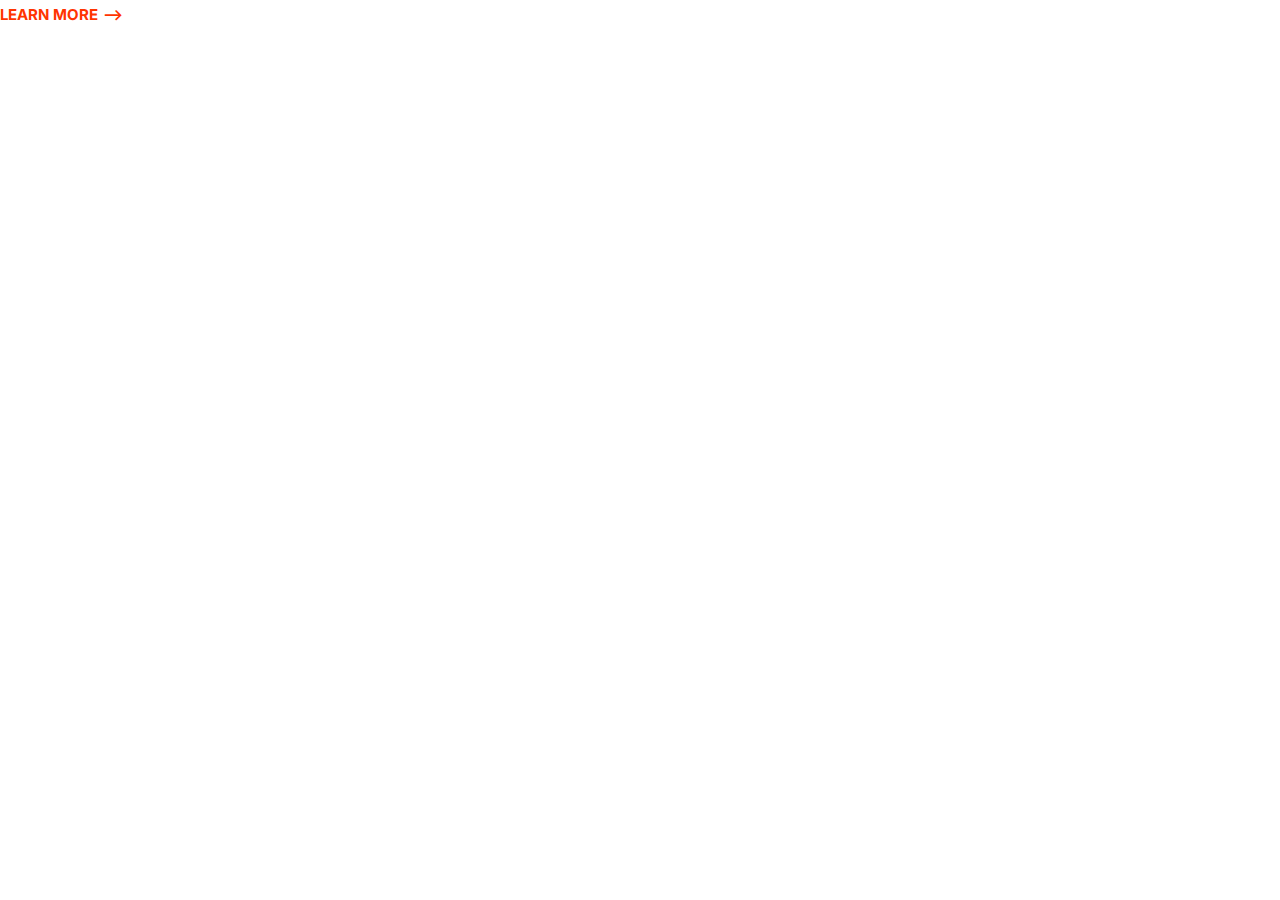
==== index.html @ 8cf94bec "Added arrow link component" ====
<!DOCTYPE html>
<html lang="en">
  <head>
    <meta charset="UTF-8" />
    <meta name="viewport" content="width=device-width, initial-scale=1.0" />
    <title>Document</title>
    <link rel="preconnect" href="https://fonts.googleapis.com" />
    <link rel="preconnect" href="https://fonts.gstatic.com" crossorigin />
    <link
      href="https://fonts.googleapis.com/css2?family=Inter:wght@400;700&display=swap"
      rel="stylesheet"
    />
    <link rel="stylesheet" href="css/normalize.css" />
    <link rel="stylesheet" href="css/styles.css" />
  </head>
  <body>
    <a href="#" class="link-arrow">Learn More</a>
  </body>
</html>
---- css/styles.css ----
:root {
  --color-primary: #2584ff;
  --color-secondary: #00d9ff;
  --color-accent: #ff3400;
  --color-heading: #1b0760;
  --color-body: #918ca4;
}

/*Typography*/

html {
  font-size: 62.5%;
}
body {
  font-family: "Inter", Arial, Helvetica, sans-serif;
  color: var(--color-body);
  font-size: 2.4rem;
  line-height: 1.5;
}
h1,
h2,
h3 {
  color: var(--color-heading);
  margin-bottom: 1rem;
}
h1 {
  font-size: 7rem;
}
h2 {
  font-size: 4rem;
}
h3 {
  font-size: 3rem;
}
p {
  margin-top: 0;
}
@media screen and (min-width: 1024px) {
  body {
    font-size: 1.8rem;
  }
  h1 {
    font-size: 8rem;
  }
  h2 {
    font-size: 4rem;
  }
  h3 {
    font-size: 2.4rem;
  }
}

/*links*/
a {
  text-decoration: none;
}
.link-arrow {
  color: var(--color-accent);
  font-size: 2rem;
  font-weight: bold;
  text-transform: uppercase;
}
.link-arrow::after {
  content: "-->";
  margin-left: 5px;
  transition: margin 0.15s;
}
.link-arrow:hover::after {
  margin-left: 10px;
}
@media screen and (min-width: 1024px) {
  .link-arrow {
    font-size: 1.5rem;
  }
}
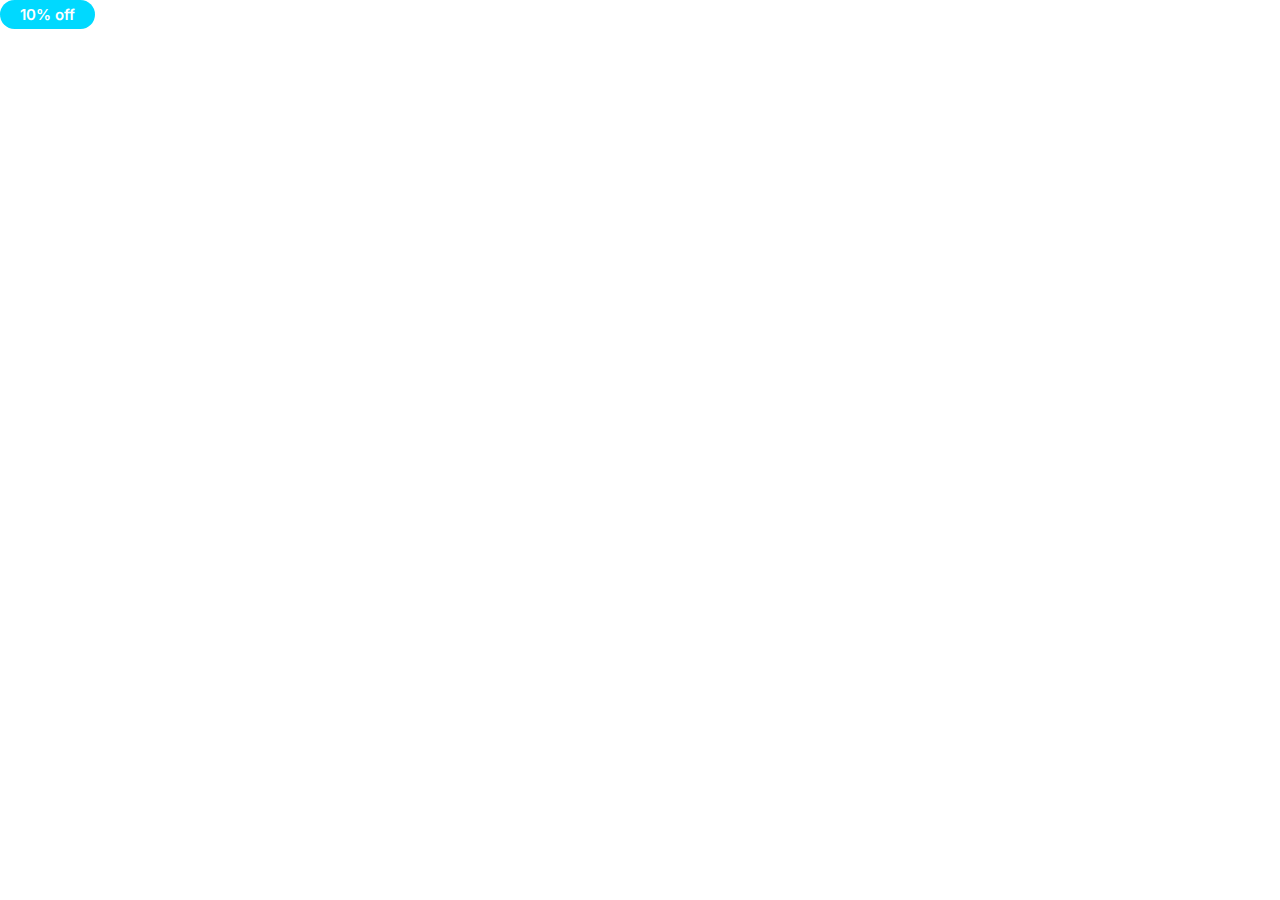
==== commit 3d0a7c96: "Done with badges" ====
--- a/index.html
+++ b/index.html
@@ -14,6 +14,6 @@
     <link rel="stylesheet" href="css/styles.css" />
   </head>
   <body>
-    <a href="#" class="link-arrow">Learn More</a>
+    <span class="badge badge--secondary">10% off</span>
   </body>
-</html>+</html>
--- a/css/styles.css
+++ b/css/styles.css
@@ -73,3 +73,32 @@
     font-size: 1.5rem;
   }
 }
+
+/*Badges*/
+.badge {
+  background: var(--color-secondary);
+  font-weight:600;
+  border-radius: 20px;
+  white-space: nowrap;
+  padding: 0.5rem 2rem;
+  font-size: 2rem;
+}
+.badge--primary {
+  background: var(--color-primary);
+  color: white;
+}
+.badge--secondary {
+  background: var(--color-secondary);
+  color: white;
+}
+.badge--small{
+  font-size: 1.6rem;
+}
+@media screen and (min-width:1024px){
+  .badge{
+    font-size: 1.5rem;
+  }
+  .badge--small{
+    font-size: 1.2rem;
+  }
+}
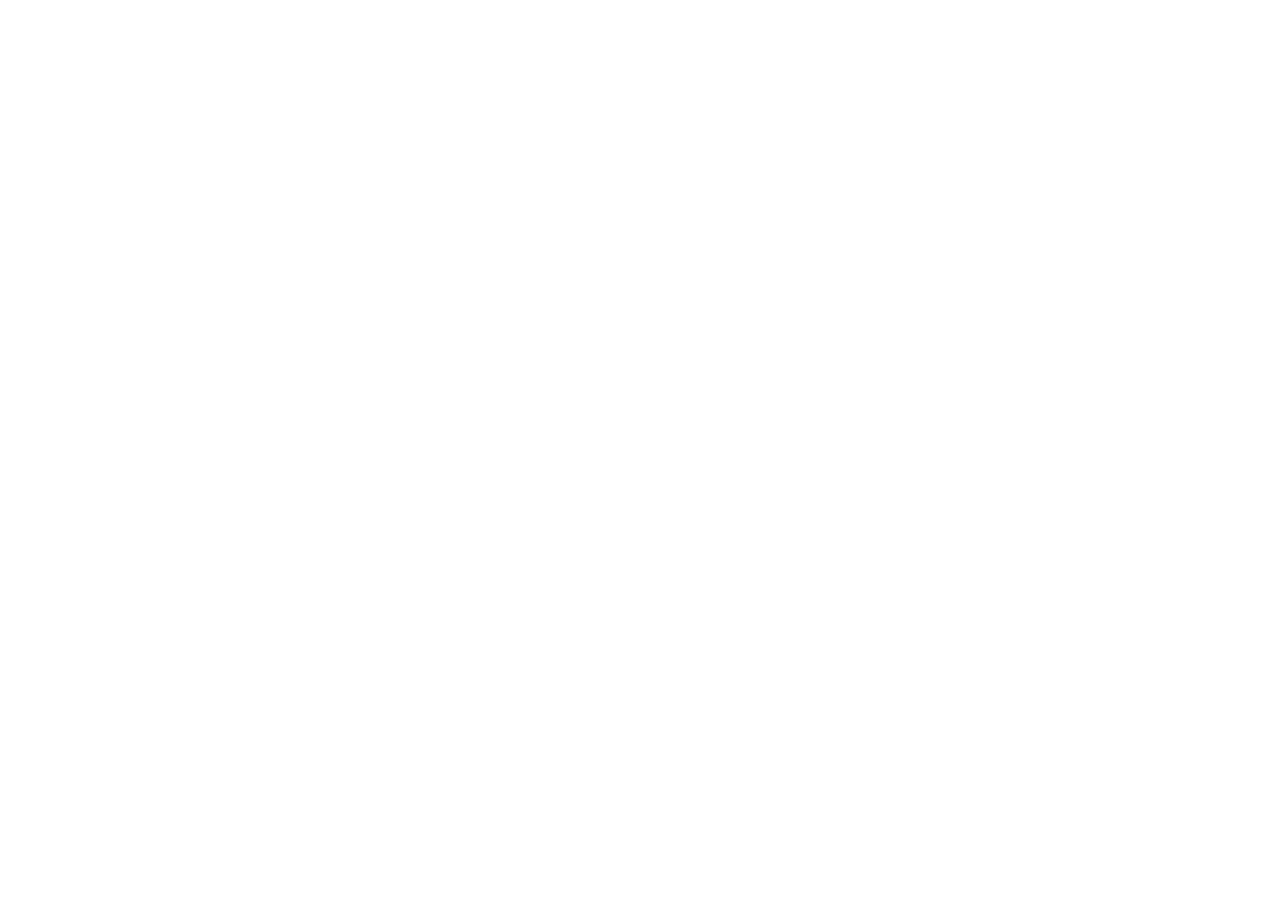
==== commit 9fb32dc1: "added lists" ====
--- a/index.html
+++ b/index.html
@@ -13,7 +13,5 @@
     <link rel="stylesheet" href="css/normalize.css" />
     <link rel="stylesheet" href="css/styles.css" />
   </head>
-  <body>
-    <span class="badge badge--secondary">10% off</span>
-  </body>
+  <body></body>
 </html>
--- a/css/styles.css
+++ b/css/styles.css
@@ -102,3 +102,30 @@
     font-size: 1.2rem;
   }
 }
+
+/*Lists*/
+
+.list{
+  list-style-type: none;
+  padding-left:0;
+  color: var(--color-heading);
+}
+.list--inline .list__item{
+  display:inline-block;
+  margin-right: 2rem;
+}
+.list--tick{
+  list-style-image: url(../images/tick.svg);
+  padding-left:3rem;
+}
+.list--tick .list__item{
+  padding-left: 0.5rem;
+  margin-bottom: 1rem; 
+}
+@media screen and (min-width:1024px){
+  .list--tick .list__item{
+    padding-left: 0rem;
+  }
+}
+
+
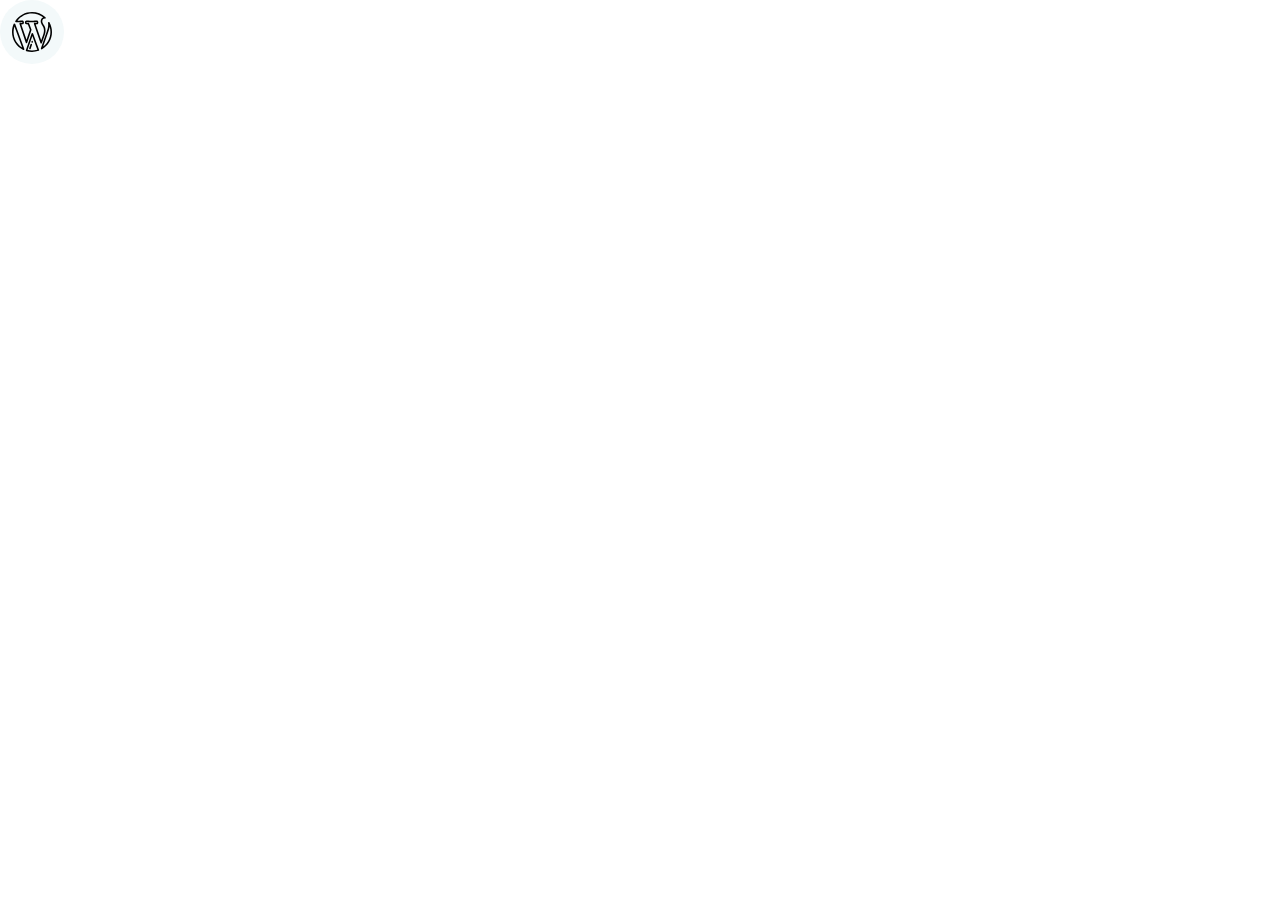
==== commit 12e1c318: "added svg icons with round backgrounds." ====
--- a/index.html
+++ b/index.html
@@ -13,5 +13,11 @@
     <link rel="stylesheet" href="css/normalize.css" />
     <link rel="stylesheet" href="css/styles.css" />
   </head>
-  <body></body>
+  <body>
+      <span class="icon-container">
+        <svg class="icon">
+          <use xlink:href="images/sprite.svg#wordpress"></use>
+        </svg>
+      </span>
+  </body>
 </html>
--- a/css/styles.css
+++ b/css/styles.css
@@ -127,5 +127,22 @@
     padding-left: 0rem;
   }
 }
+/* Icons*/
+.icon{
+  width:40px;
+  height:40px;
+}
+.icon--primary{
+  fill: var(--color-primary);
+}
+.icon-container{
+  background: #f3f9fa;
+  width: 64px;
+  height: 64px;
+  border-radius: 100%;
+  display: inline-flex;
+  justify-content: center;
+  align-items: center;
+}
 
 
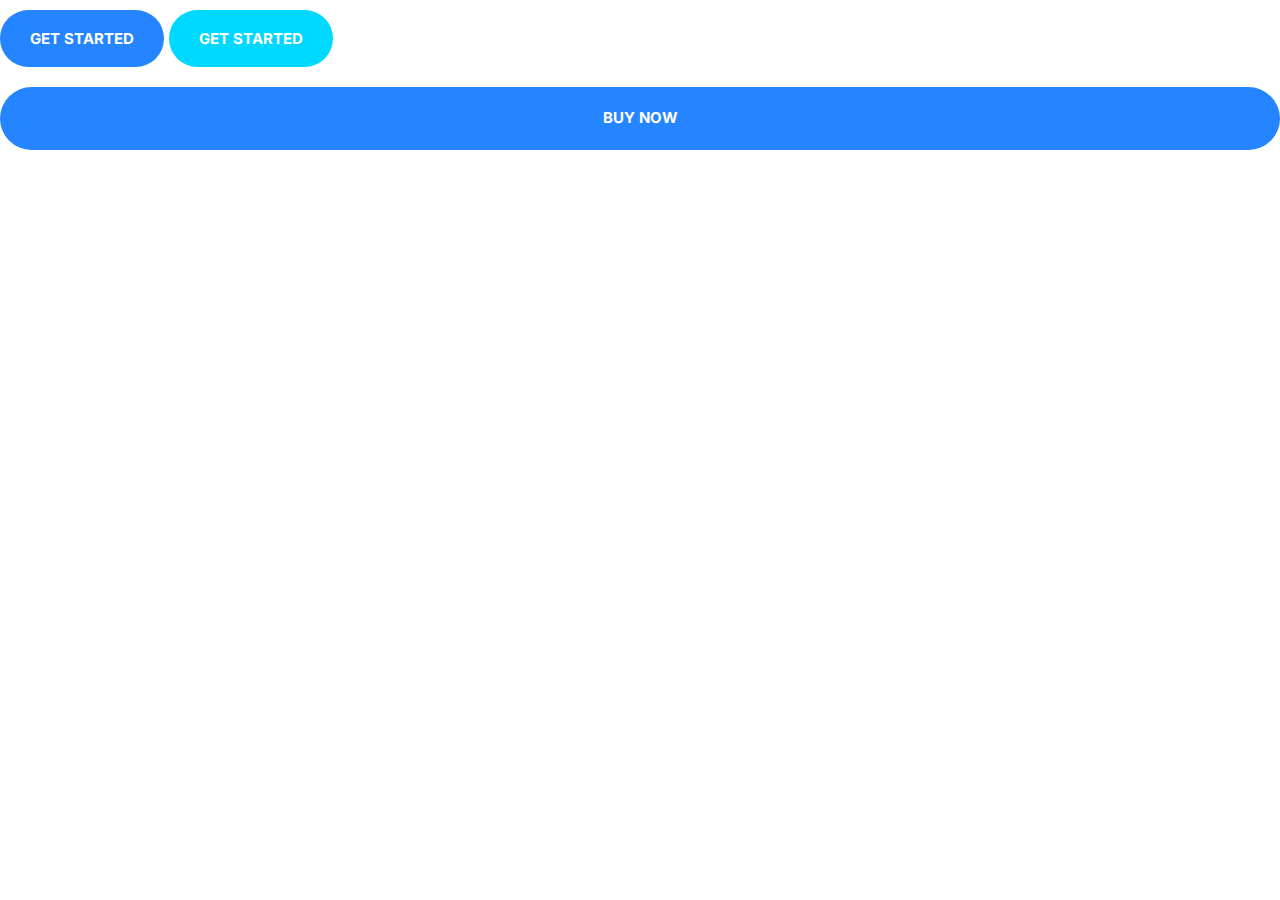
==== commit b8792469: "Done with buttons (also added border box to css)" ====
--- a/index.html
+++ b/index.html
@@ -14,10 +14,9 @@
     <link rel="stylesheet" href="css/styles.css" />
   </head>
   <body>
-      <span class="icon-container">
-        <svg class="icon">
-          <use xlink:href="images/sprite.svg#wordpress"></use>
-        </svg>
-      </span>
+    
+    <button type="button" class="btn btn--primary">Get Started</button>
+    <button type="button" class="btn btn--secondary">Get Started</button>
+    <a href="#" class="btn btn--primary btn--block">Buy now</a>
   </body>
 </html>
--- a/css/styles.css
+++ b/css/styles.css
@@ -6,6 +6,12 @@
   --color-body: #918ca4;
 }
 
+*,
+*::after,
+*::before {
+  box-sizing: border-box;
+}
+
 /*Typography*/
 
 html {
@@ -77,7 +83,7 @@
 /*Badges*/
 .badge {
   background: var(--color-secondary);
-  font-weight:600;
+  font-weight: 600;
   border-radius: 20px;
   white-space: nowrap;
   padding: 0.5rem 2rem;
@@ -91,51 +97,51 @@
   background: var(--color-secondary);
   color: white;
 }
-.badge--small{
+.badge--small {
   font-size: 1.6rem;
 }
-@media screen and (min-width:1024px){
-  .badge{
+@media screen and (min-width: 1024px) {
+  .badge {
     font-size: 1.5rem;
   }
-  .badge--small{
+  .badge--small {
     font-size: 1.2rem;
   }
 }
 
 /*Lists*/
 
-.list{
+.list {
   list-style-type: none;
-  padding-left:0;
+  padding-left: 0;
   color: var(--color-heading);
 }
-.list--inline .list__item{
-  display:inline-block;
+.list--inline .list__item {
+  display: inline-block;
   margin-right: 2rem;
 }
-.list--tick{
+.list--tick {
   list-style-image: url(../images/tick.svg);
-  padding-left:3rem;
-}
-.list--tick .list__item{
+  padding-left: 3rem;
+}
+.list--tick .list__item {
   padding-left: 0.5rem;
-  margin-bottom: 1rem; 
-}
-@media screen and (min-width:1024px){
-  .list--tick .list__item{
+  margin-bottom: 1rem;
+}
+@media screen and (min-width: 1024px) {
+  .list--tick .list__item {
     padding-left: 0rem;
   }
 }
 /* Icons*/
-.icon{
-  width:40px;
-  height:40px;
-}
-.icon--primary{
+.icon {
+  width: 40px;
+  height: 40px;
+}
+.icon--primary {
   fill: var(--color-primary);
 }
-.icon-container{
+.icon-container {
   background: #f3f9fa;
   width: 64px;
   height: 64px;
@@ -145,4 +151,58 @@
   align-items: center;
 }
 
-
+/*buttons*/
+
+.btn {
+  border-radius: 40px;
+  border: none;
+  cursor: pointer;
+  font-size: 1.8rem;
+  font-weight: bold;
+  padding: 2rem 3rem;
+  text-align: center;
+  text-transform: uppercase;
+  white-space: nowrap;
+  margin: 1rem 0;
+}
+.btn--primary {
+  background: var(--color-primary);
+  color: #fff;
+}
+.btn--primary:hover {
+  background: #3a8ffd;
+}
+.btn--secondary {
+  background: var(--color-secondary);
+  color: #fff;
+}
+.btn--secondary:hover {
+  background: #00c8eb;
+}
+.btn--accent {
+  background: var(--color-accent);
+  color: #fff;
+}
+.btn--accent:hover {
+  background: #ec3000;
+}
+.btn--block {
+  width: 100%;
+  display: inline-block;
+}
+
+.btn--outline {
+  color: var(--color-heading);
+  background: #fff;
+  border: 2px solid var(--color-heading);
+}
+.btn--outline:hover {
+  color: white;
+  background: var(--color-heading);
+}
+
+@media screen and (min-width: 1024px) {
+  .btn {
+    font-size: 1.5rem;
+  }
+}
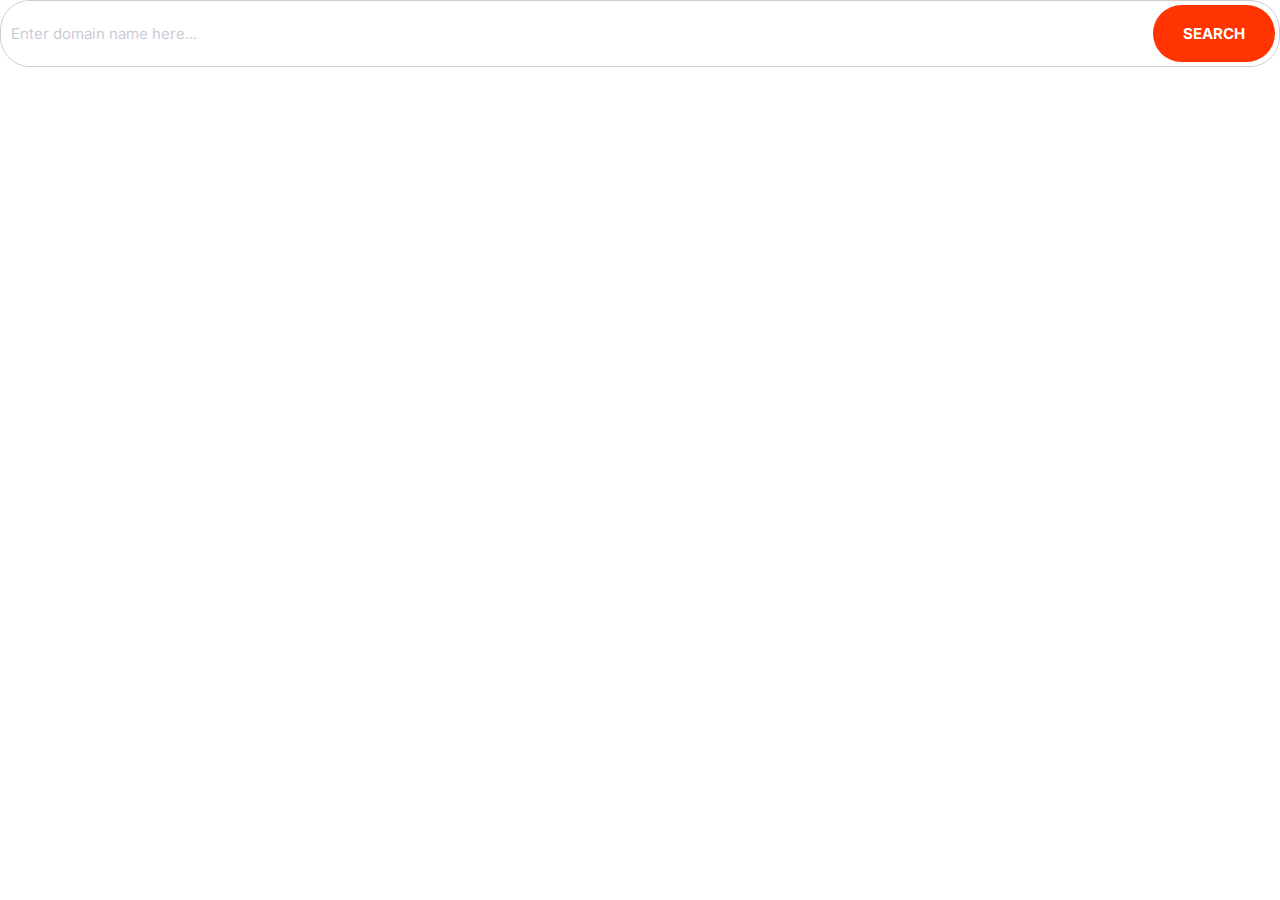
==== commit 63ee7190: "Made the input group." ====
--- a/index.html
+++ b/index.html
@@ -14,9 +14,13 @@
     <link rel="stylesheet" href="css/styles.css" />
   </head>
   <body>
-    
-    <button type="button" class="btn btn--primary">Get Started</button>
-    <button type="button" class="btn btn--secondary">Get Started</button>
-    <a href="#" class="btn btn--primary btn--block">Buy now</a>
+    <div class="input-group">
+      <input
+        type="text"
+        class="input"
+        placeholder="Enter domain name here..."
+      />
+      <button class="btn btn--accent">Search</button>
+    </div>
   </body>
 </html>
--- a/css/styles.css
+++ b/css/styles.css
@@ -4,6 +4,8 @@
   --color-accent: #ff3400;
   --color-heading: #1b0760;
   --color-body: #918ca4;
+  --color-border: #ccc;
+  --border-radius: 30px;
 }
 
 *,
@@ -206,3 +208,39 @@
     font-size: 1.5rem;
   }
 }
+
+/*Inputs fields*/
+
+.input{
+  border-radius: var(--border-radius);
+  border: 1px solid var(--color-border);
+  color: var(--color-heading); 
+  font-size:2rem;
+  outline:0;
+  padding: 1.5rem 3.5rem;
+}
+
+::placeholder{
+  color: #cdcbd7;
+}
+
+.input-group{
+  border: 1px solid var(--color-border);
+  border-radius: var(--border-radius);
+  display:flex;
+}
+.input-group .input{
+  border: 0;
+  flex-grow: 1;
+  padding: 1.5rem 1rem;
+}
+
+.input-group .btn{
+  margin: 4px;
+}
+
+@media screen and (min-width:1024px) {
+  .input{
+    font-size:1.5rem;
+  }
+}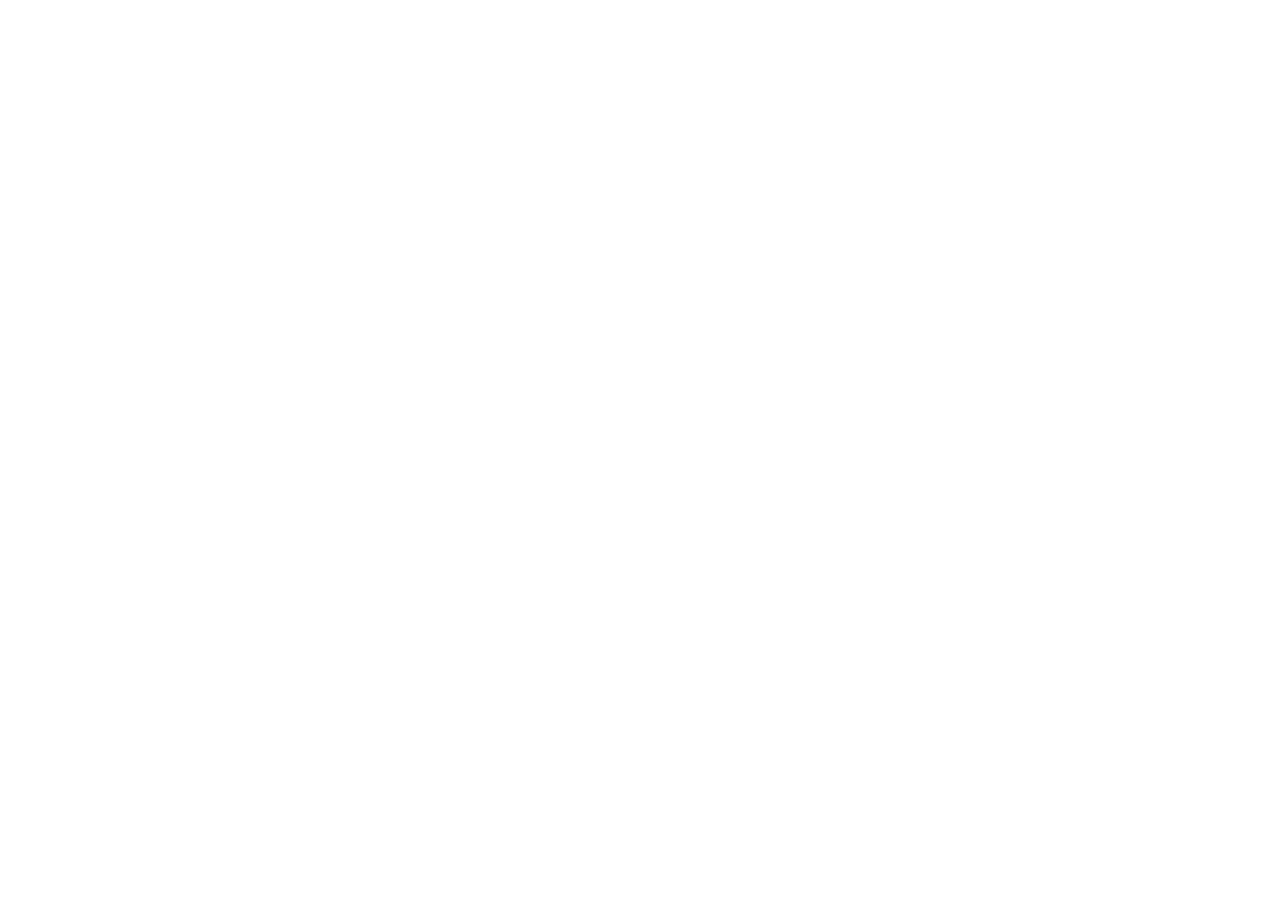
==== commit 7e69da6b: "popular badge and cards" ====
--- a/index.html
+++ b/index.html
@@ -14,13 +14,6 @@
     <link rel="stylesheet" href="css/styles.css" />
   </head>
   <body>
-    <div class="input-group">
-      <input
-        type="text"
-        class="input"
-        placeholder="Enter domain name here..."
-      />
-      <button class="btn btn--accent">Search</button>
-    </div>
+    
   </body>
 </html>
--- a/css/styles.css
+++ b/css/styles.css
@@ -243,4 +243,91 @@
   .input{
     font-size:1.5rem;
   }
-}+}
+
+/* Cards */
+.card {
+  border-radius: 7px;
+  box-shadow: 0 0 20px 10px #f3f3f3;
+  overflow: hidden;
+}
+
+.card__header,
+.card__body {
+  padding: 2rem 3rem;
+}
+
+.card--primary .card__header {
+  background: var(--color-primary);
+  color: #fff;
+}
+
+.card--secondary .card__header {
+  background: var(--color-secondary);
+  color: #fff;
+}
+
+.card--secondary .badge--secondary {
+  background: #02cdf1;
+}
+
+/* Plans */
+.plan__name {
+  color: #fff;
+  margin: 0;
+  font-weight: 500;
+  font-size: 2.4rem;
+}
+
+.plan__price {
+  font-size: 6rem;
+}
+
+.plan__billing-cycle {
+  font-size: 2.4rem;
+  font-weight: 300;
+  opacity: 0.8;
+  margin-right: 1rem;
+}
+
+.plan__description {
+  font-size: 2rem;
+  font-weight: 300;
+  letter-spacing: 1px;
+  display: block;
+}
+
+.plan .list__item {
+  margin-bottom: 2rem;
+}
+
+.plan--popular .card__header {
+  position: relative;
+}
+
+.plan--popular .card__header::before {
+  content: url(../images/popular.svg);
+  width: 40px;
+  display: inline-block;
+  position: absolute;
+  top: -6px;
+  right: 5%;
+}
+
+@media screen and (min-width: 1024px) {
+  .plan__name {
+    font-size: 1.4rem;
+  }
+
+  .plan__price {
+    font-size: 5rem;
+  }
+
+  .plan__billing-cycle {
+    font-size: 1.6rem;
+  }
+
+  .plan__description {
+    font-size: 1.7rem;
+  }
+}
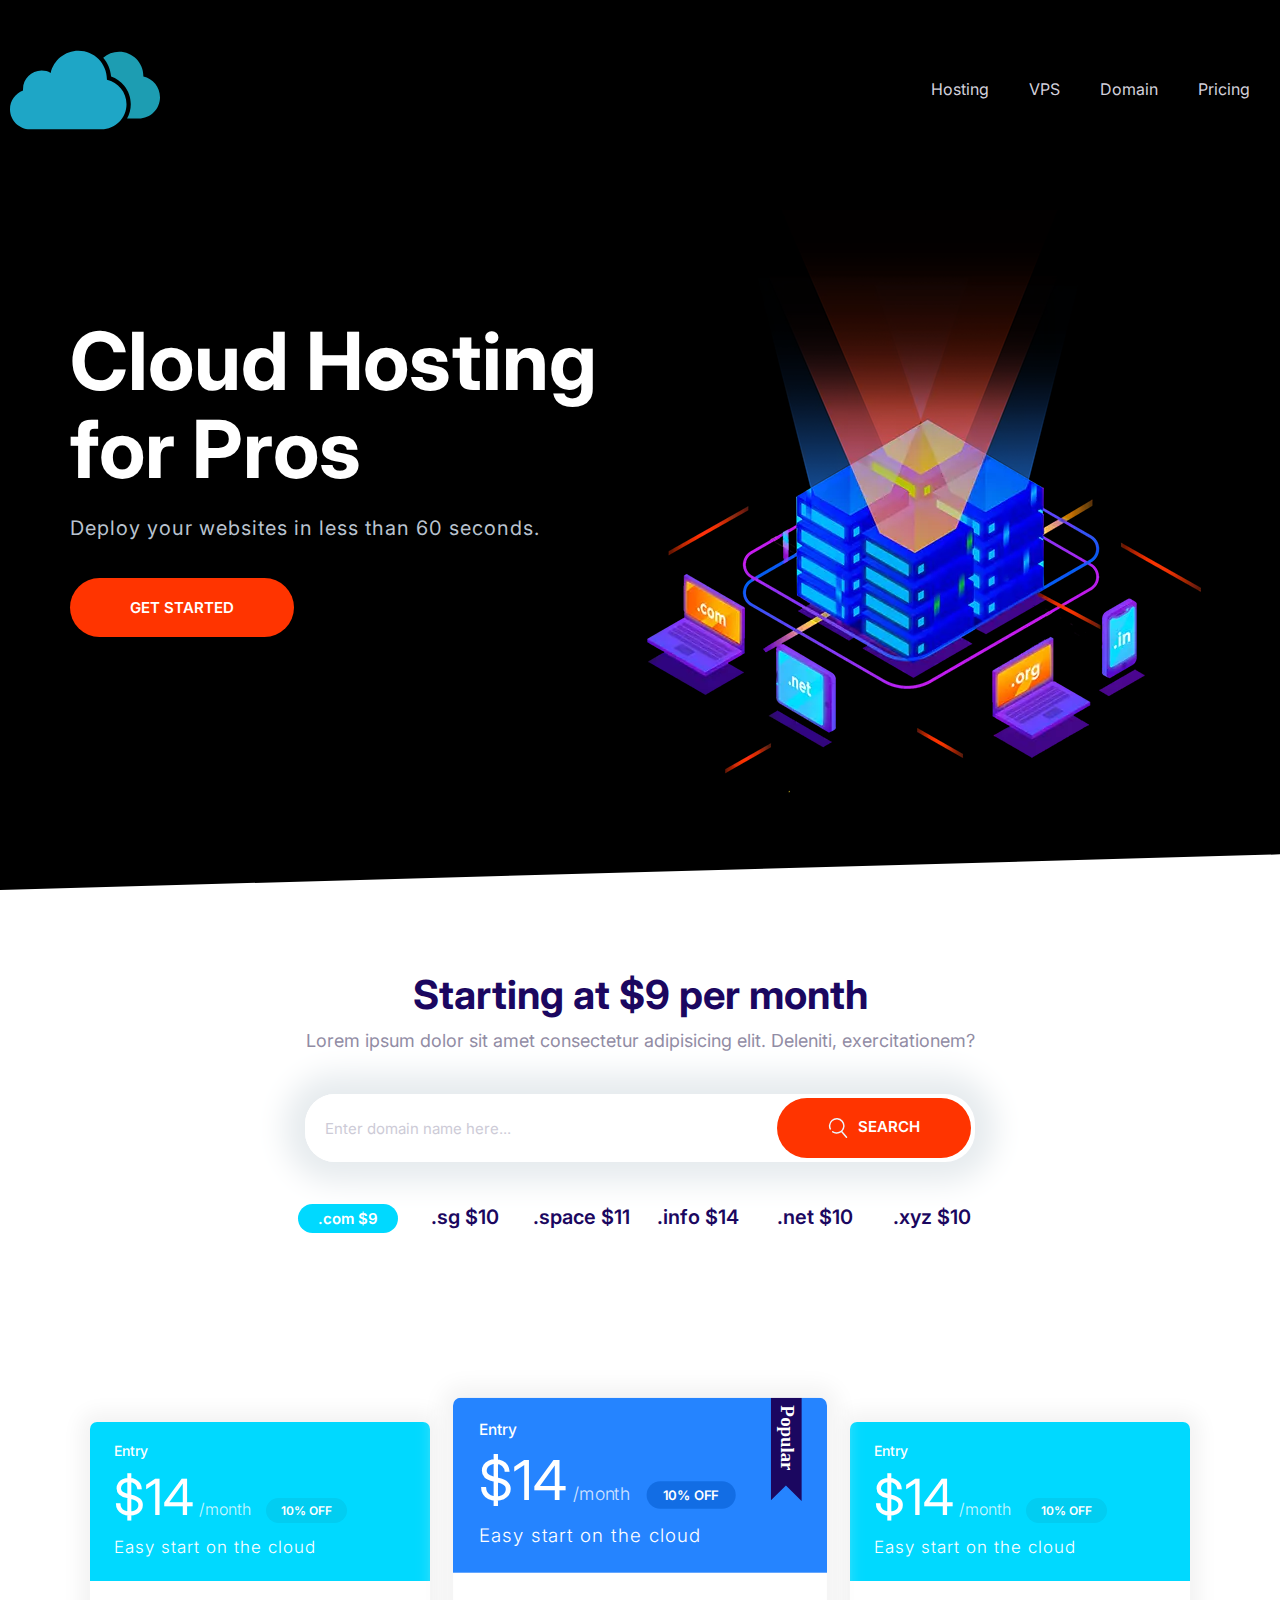
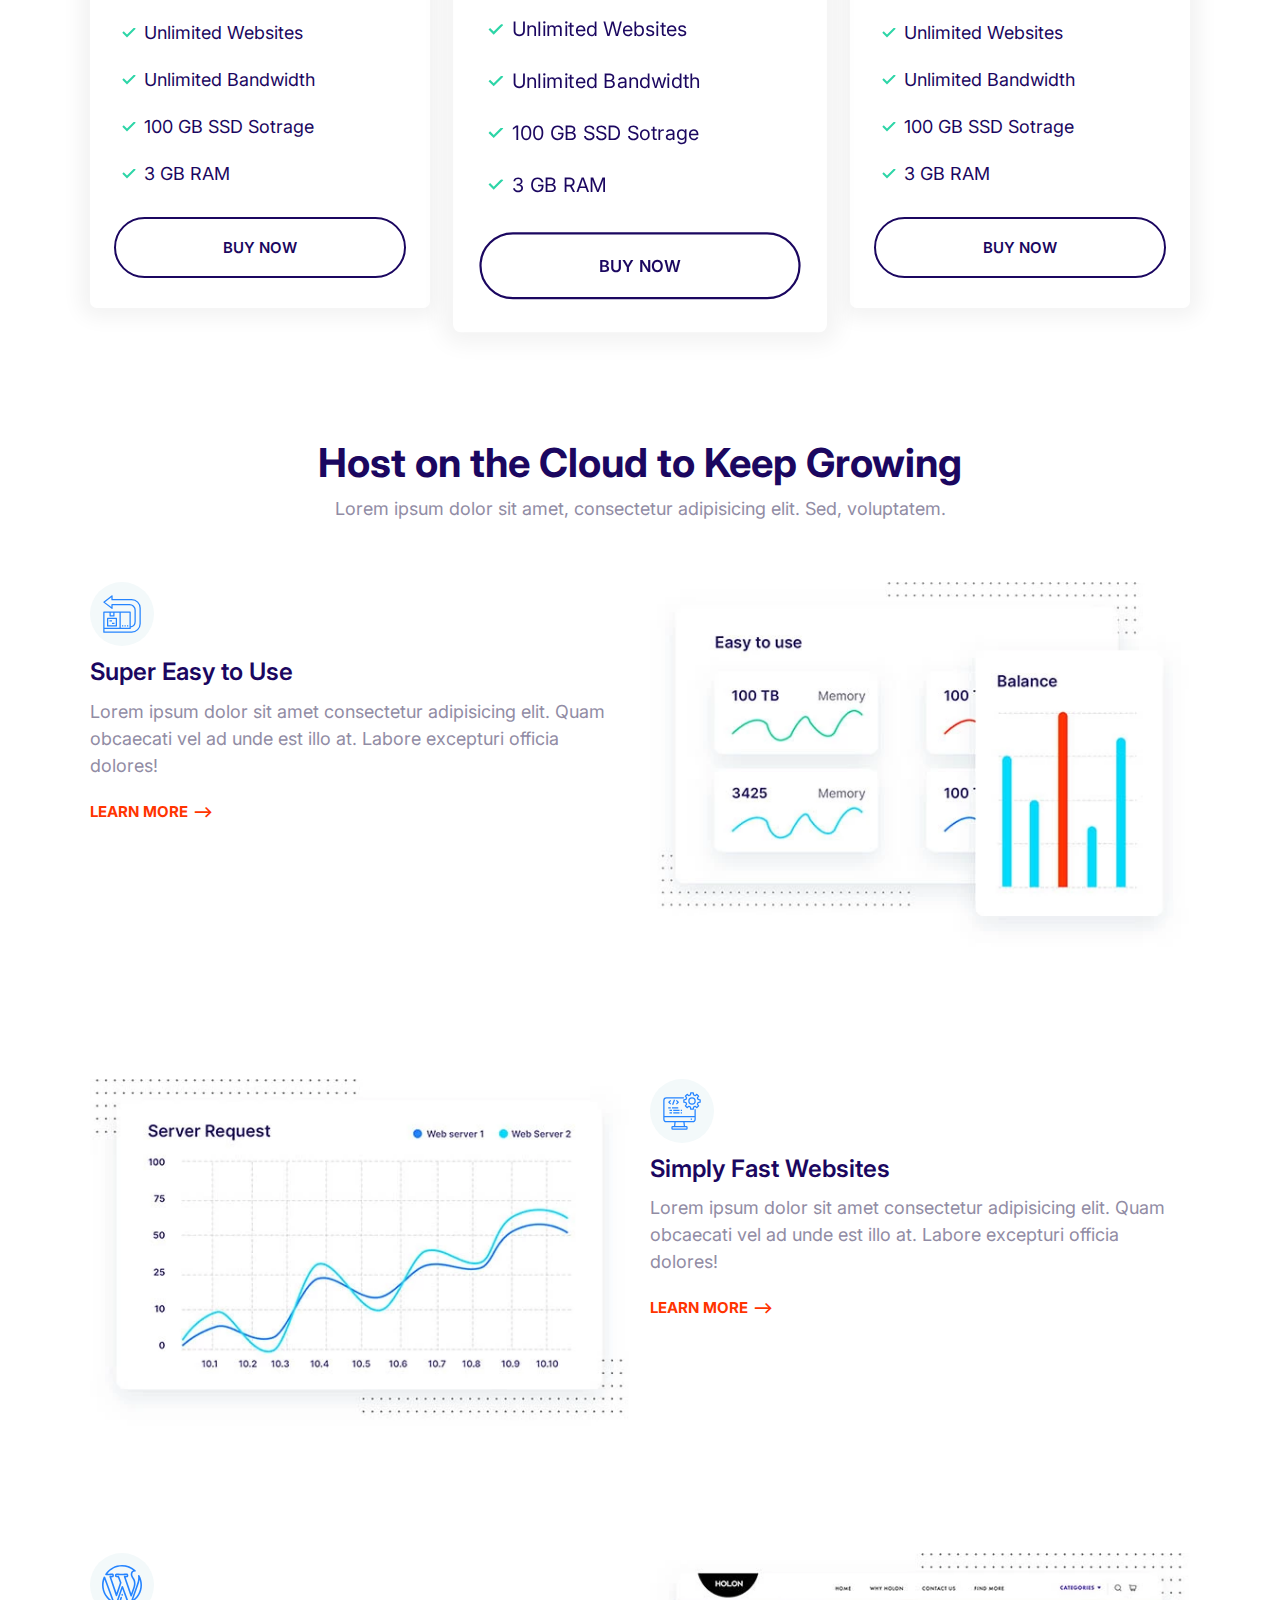
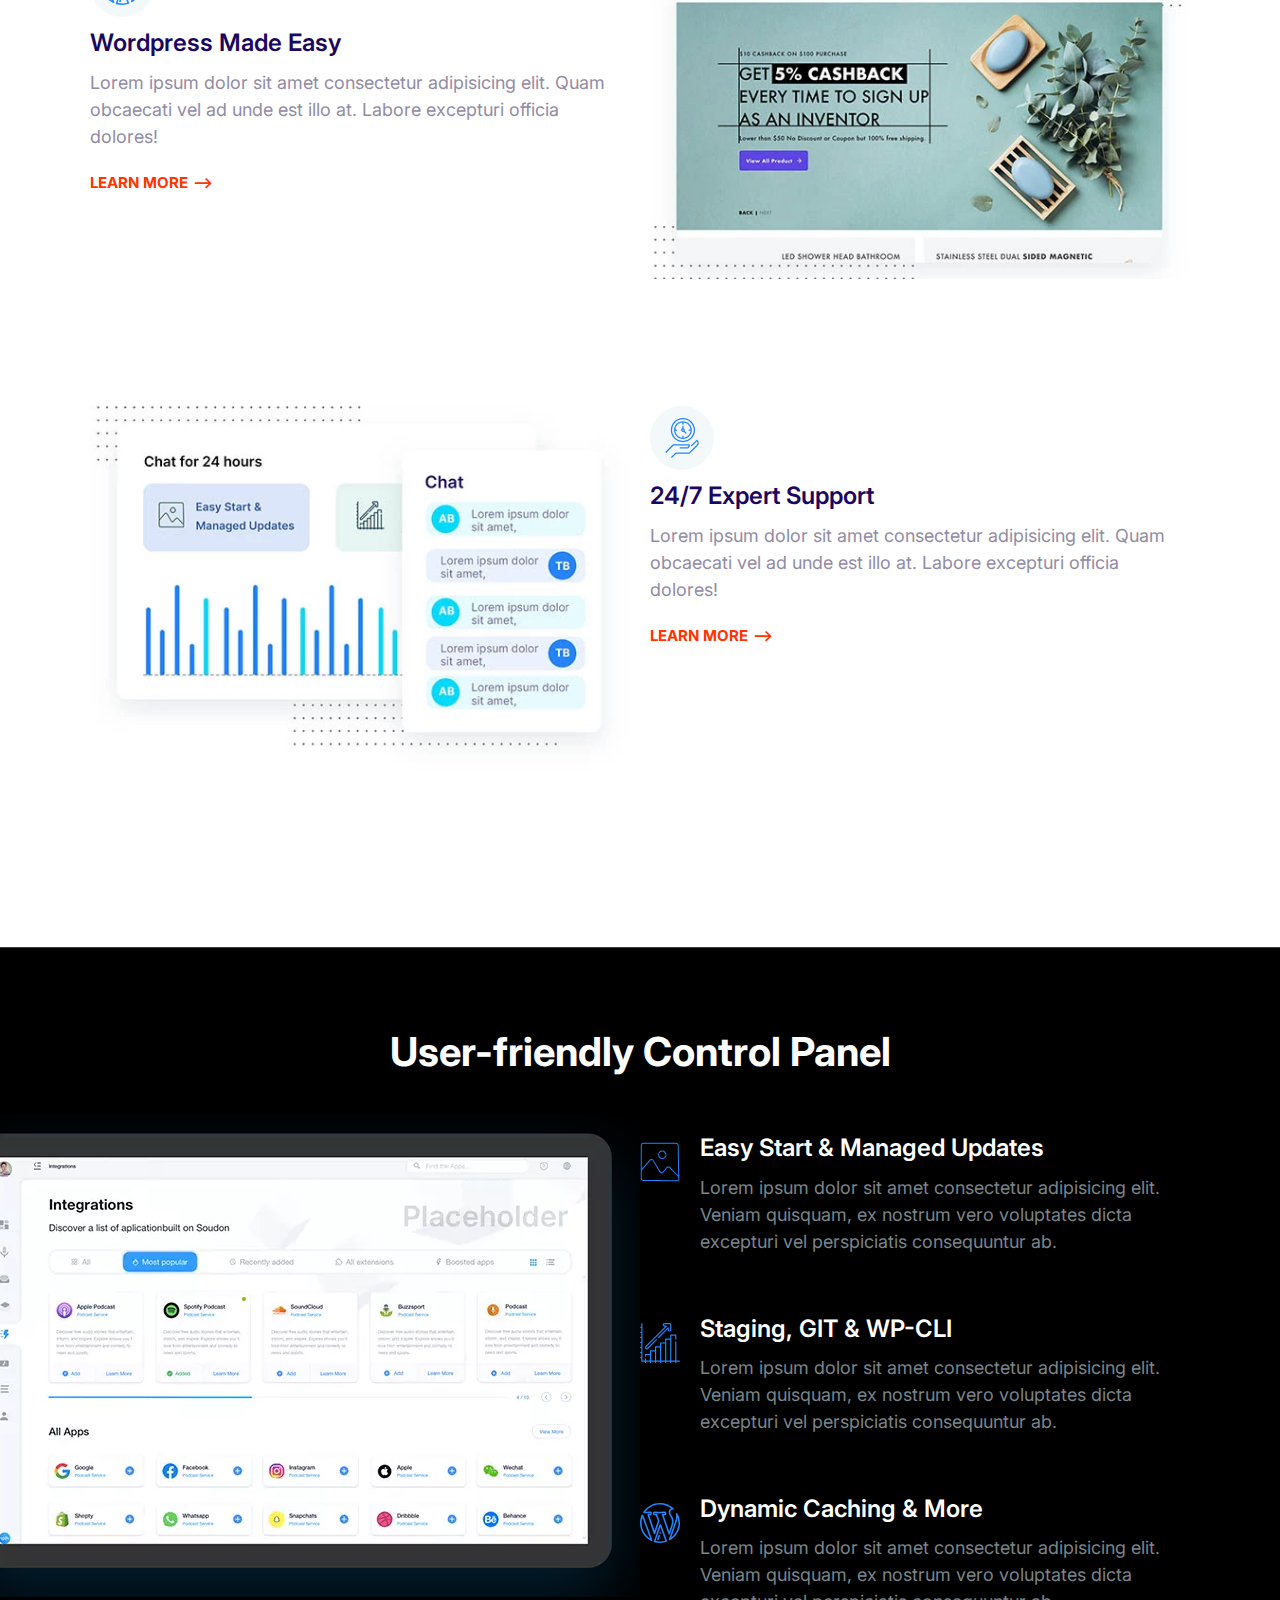
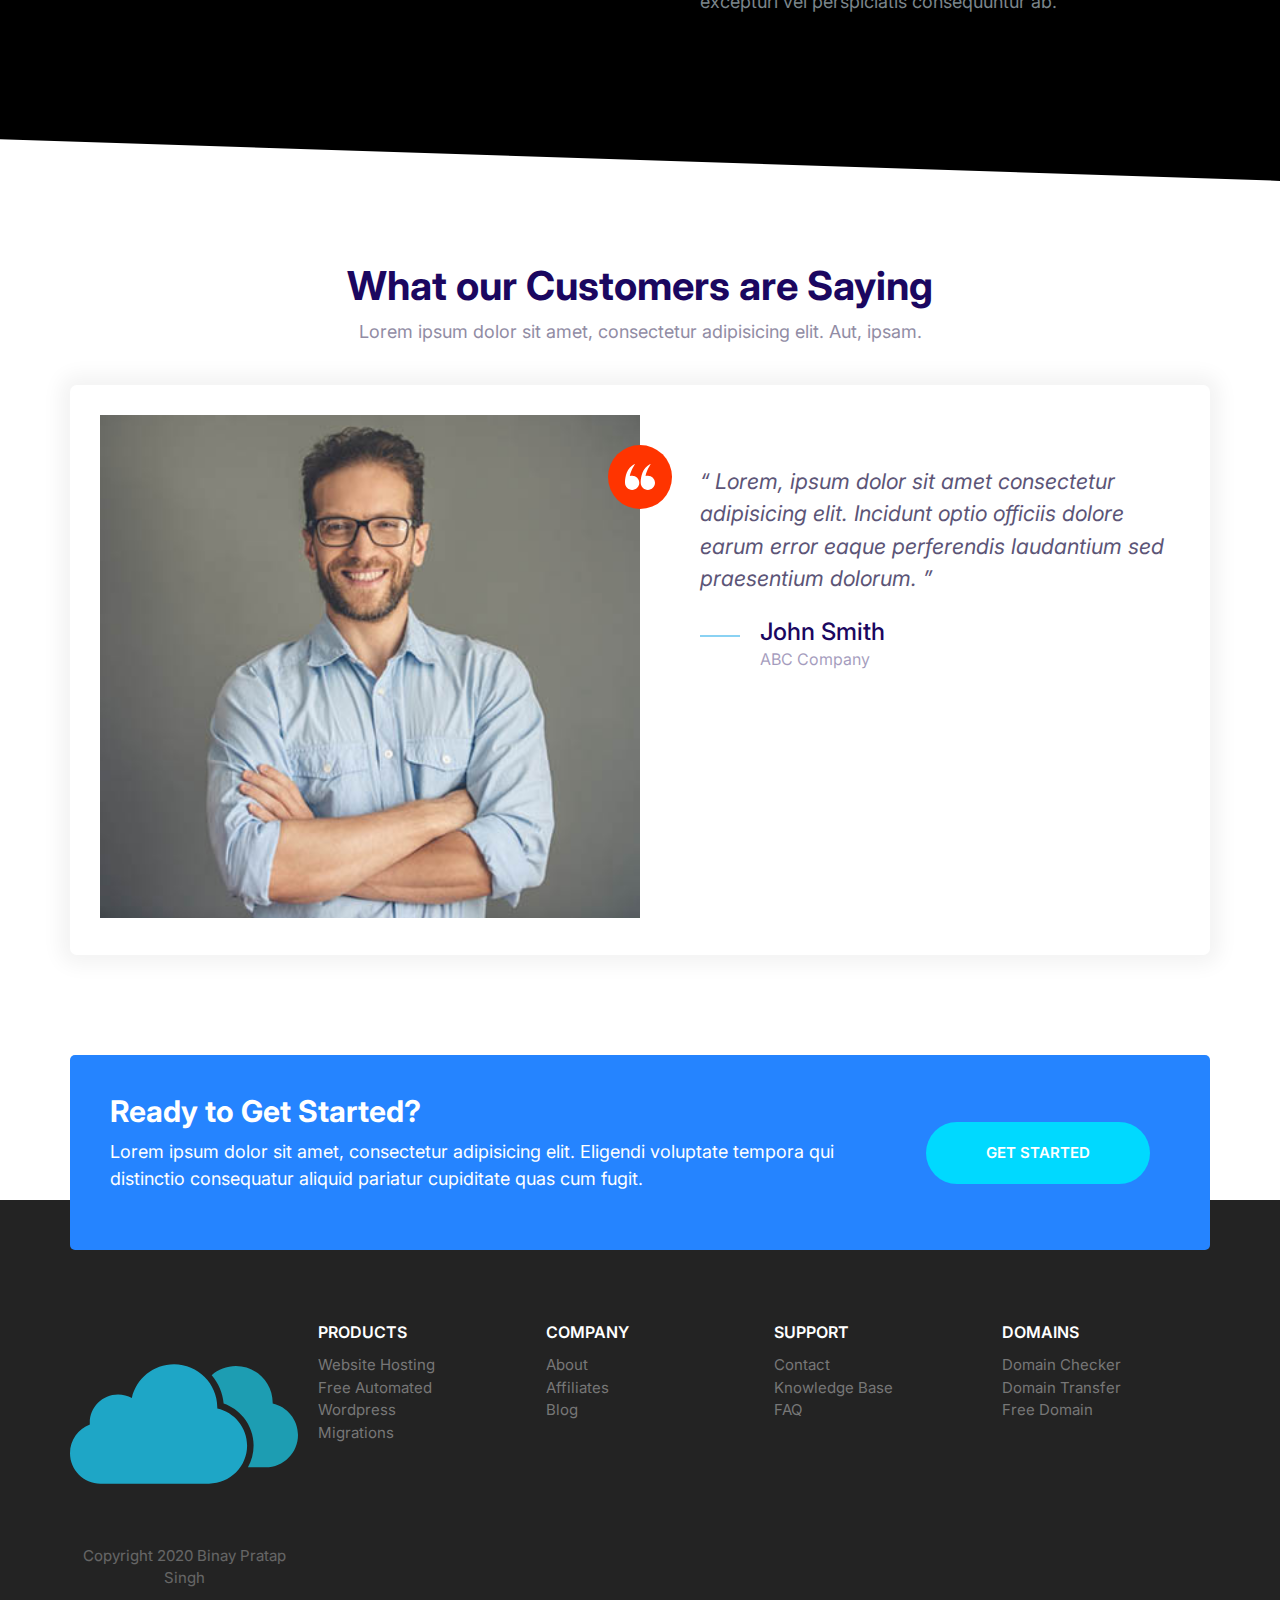
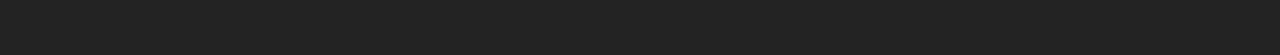
==== commit 9bc44ce5: "Everything done" ====
--- a/index.html
+++ b/index.html
@@ -3,7 +3,7 @@
   <head>
     <meta charset="UTF-8" />
     <meta name="viewport" content="width=device-width, initial-scale=1.0" />
-    <title>Document</title>
+    <title>Bincloud</title>
     <link rel="preconnect" href="https://fonts.googleapis.com" />
     <link rel="preconnect" href="https://fonts.gstatic.com" crossorigin />
     <link
@@ -14,6 +14,449 @@
     <link rel="stylesheet" href="css/styles.css" />
   </head>
   <body>
-    
+    <header>
+      <nav class="nav collapsible">
+        <a class="nav__brand" href="/"><img src="images/cloud-computing.svg" alt="" /></a>
+        <svg class="icon icon--white nav__toggler">
+          <use href="images/sprite.svg#menu"></use>
+        </svg>
+        <ul class="list nav__list collapsible__content">
+          <li class="nav__item"><a href="#">Hosting</a></li>
+          <li class="nav__item"><a href="#">VPS</a></li>
+          <li class="nav__item"><a href="#">Domain</a></li>
+          <li class="nav__item"><a href="#">Pricing</a></li>
+        </ul>
+      </nav>
+    </header>
+    <section class="block block--dark block--skewed-left hero">
+      <div class="container grid grid--1x2">
+        <header class="block__header hero__content">
+          <h1 data-aos="fade-right" class="block__heading">
+            Cloud Hosting for Pros
+          </h1>
+          <p class="hero__tagline">
+            Deploy your websites in less than 60 seconds.
+          </p>
+          <a href="" class="btn btn--accent btn--stretched">Get Started</a>
+        </header>
+        <picture data-aos="zoom-in">
+          <source
+            type="image/webp"
+            srcset="images/banner.webp 1x, images/banner@2x.webp 2x"
+          />
+          <source
+            type="image/png"
+            srcset="images/banner.png 1x, images/banner@2x.png 2x"
+          />
+          <img class="hero__image" src="images/banner.png" alt="" />
+        </picture>
+      </div>
+    </section>
+    <section data-aos="fade-up" class="block container block-domain">
+      <header class="block__header">
+        <h2>Starting at $9 per month</h2>
+        <p>
+          Lorem ipsum dolor sit amet consectetur adipisicing elit. Deleniti,
+          exercitationem?
+        </p>
+      </header>
+      <div class="input-group">
+        <input
+          type="text"
+          class="input"
+          placeholder="Enter domain name here..."
+        />
+        <button class="btn btn--accent">
+          <svg class="icon icon--white">
+            <use href="images/sprite.svg#search"></use>
+          </svg>Search
+        </button>
+      </div>
+      <ul class="list block-domain__prices">
+        <li><span class="badge badge--secondary">.com $9</span></li>
+        <li>.sg $10</li>
+        <li>.space $11</li>
+        <li>.info $14</li>
+        <li>.net $10</li>
+        <li>.xyz $10</li>
+      </ul>
+    </section>
+    <section data-aos="fade-up" class="block container block-plans">
+      <div class="grid grid--1x3">
+        <div class="plan">
+          <div class="card card--secondary">
+            <header class="card__header">
+              <h3 class="plan__name">Entry</h3>
+              <span class="plan__price">$14</span>
+              <span class="plan__billing-cycle">/month</span>
+              <span class="badge badge--secondary badge--small">10% OFF</span>
+              <span class="plan__description">Easy start on the cloud</span>
+            </header>
+            <div class="card__body">
+              <ul class="list list--tick">
+                <li class="list__item">Unlimited Websites</li>
+                <li class="list__item">Unlimited Bandwidth</li>
+                <li class="list__item">100 GB SSD Sotrage</li>
+                <li class="list__item">3 GB RAM</li>
+              </ul>
+              <button class="btn btn--outline btn--block">Buy Now</button>
+            </div>
+          </div>
+        </div>
+        <div class="plan plan--popular">
+          <div class="card card--primary">
+            <header class="card__header">
+              <h3 class="plan__name">Entry</h3>
+              <span class="plan__price">$14</span>
+              <span class="plan__billing-cycle">/month</span>
+              <span class="badge badge--primary badge--small">10% OFF</span>
+              <span class="plan__description">Easy start on the cloud</span>
+            </header>
+            <div class="card__body">
+              <ul class="list list--tick">
+                <li class="list__item">Unlimited Websites</li>
+                <li class="list__item">Unlimited Bandwidth</li>
+                <li class="list__item">100 GB SSD Sotrage</li>
+                <li class="list__item">3 GB RAM</li>
+              </ul>
+              <button class="btn btn--outline btn--block">Buy Now</button>
+            </div>
+          </div>
+        </div>
+        <div class="plan">
+          <div class="card card--secondary">
+            <header class="card__header">
+              <h3 class="plan__name">Entry</h3>
+              <span class="plan__price">$14</span>
+              <span class="plan__billing-cycle">/month</span>
+              <span class="badge badge--secondary badge--small">10% OFF</span>
+              <span class="plan__description">Easy start on the cloud</span>
+            </header>
+            <div class="card__body">
+              <ul class="list list--tick">
+                <li class="list__item">Unlimited Websites</li>
+                <li class="list__item">Unlimited Bandwidth</li>
+                <li class="list__item">100 GB SSD Sotrage</li>
+                <li class="list__item">3 GB RAM</li>
+              </ul>
+              <button class="btn btn--outline btn--block">Buy Now</button>
+            </div>
+          </div>
+        </div>
+      </div>
+    </section>
+    <section class="block container">
+      <header class="block__header">
+        <h2>Host on the Cloud to Keep Growing</h2>
+        <p>
+          Lorem ipsum dolor sit amet, consectetur adipisicing elit. Sed,
+          voluptatem.
+        </p>
+      </header>
+      <article class="grid grid--1x2 feature">
+        <div class="feature__content" data-aos="fade-right">
+          <span class="icon-container">
+            <svg class="icon icon--primary">
+              <use href="images/sprite.svg#easy"></use>
+            </svg>
+          </span>
+          <h3 class="feature__heading">Super Easy to Use</h3>
+          <p>
+            Lorem ipsum dolor sit amet consectetur adipisicing elit. Quam
+            obcaecati vel ad unde est illo at. Labore excepturi officia dolores!
+          </p>
+          <a href="#" class="link-arrow">Learn More</a>
+        </div>
+        <picture data-aos="zoom-in-left">
+          <source
+            type="image/webp"
+            srcset="images/easy.webp 1x, images/easy@2x.webp 2x"
+          />
+          <source
+            type="image/jpg"
+            srcset="images/easy.jpg 1x, images/easy@2x.jpg 2x"
+          />
+          <img class="feature__image" src="images/easy@2x.jpg" alt="" />
+        </picture>
+      </article>
+      <article class="grid grid--1x2 feature">
+        <div class="feature__content">
+          <span class="icon-container">
+            <svg class="icon icon--primary">
+              <use href="images/sprite.svg#computer"></use>
+            </svg>
+          </span>
+          <h3 class="feature__heading">Simply Fast Websites</h3>
+          <p>
+            Lorem ipsum dolor sit amet consectetur adipisicing elit. Quam
+            obcaecati vel ad unde est illo at. Labore excepturi officia dolores!
+          </p>
+          <a href="#" class="link-arrow">Learn More</a>
+        </div>
+        <picture>
+          <source
+            type="image/webp"
+            srcset="images/fast.webp 1x, images/fast@2x.webp 2x"
+          />
+          <source
+            type="image/jpg"
+            srcset="images/fast.jpg 1x, images/fast@2x.jpg 2x"
+          />
+          <img class="feature__image" src="images/fast@2x.jpg" alt="" />
+        </picture>
+      </article>
+      <article class="grid grid--1x2 feature">
+        <div class="feature__content">
+          <span class="icon-container">
+            <svg class="icon icon--primary">
+              <use href="images/sprite.svg#wordpress"></use>
+            </svg>
+          </span>
+          <h3 class="feature__heading">Wordpress Made Easy</h3>
+          <p>
+            Lorem ipsum dolor sit amet consectetur adipisicing elit. Quam
+            obcaecati vel ad unde est illo at. Labore excepturi officia dolores!
+          </p>
+          <a href="#" class="link-arrow">Learn More</a>
+        </div>
+        <picture>
+          <source
+            type="image/webp"
+            srcset="images/wordpress.webp 1x, images/wordpress@2x.webp 2x"
+          />
+          <source
+            type="image/jpg"
+            srcset="images/wordpress.jpg 1x, images/wordpress@2x.jpg 2x"
+          />
+          <img class="feature__image" src="images/wordpress@2x.jpg" alt="" />
+        </picture>
+      </article>
+      <article class="grid grid--1x2 feature">
+        <div class="feature__content">
+          <span class="icon-container">
+            <svg class="icon icon--primary">
+              <use href="images/sprite.svg#clock"></use>
+            </svg>
+          </span>
+          <h3 class="feature__heading">24/7 Expert Support</h3>
+          <p>
+            Lorem ipsum dolor sit amet consectetur adipisicing elit. Quam
+            obcaecati vel ad unde est illo at. Labore excepturi officia dolores!
+          </p>
+          <a href="#" class="link-arrow">Learn More</a>
+        </div>
+        <picture>
+          <source
+            type="image/webp"
+            srcset="images/support.webp 1x, images/support@2x.webp 2x"
+          />
+          <source
+            type="image/jpg"
+            srcset="images/support.jpg 1x, images/support@2x.jpg 2x"
+          />
+          <img class="feature__image" src="images/support@2x.jpg" alt="" />
+        </picture>
+      </article>
+    </section>
+    <section class="block block--dark block--skewed-right block-showcase">
+      <header class="block__header">
+        <h2>User-friendly Control Panel</h2>
+      </header>
+      <div class="container grid grid--1x2">
+        <picture data-aos="fade-right" class="block-showcase__image">
+          <source
+            type="image/webp"
+            srcset="images/ipad.webp 1x, images/ipad@2x.webp 2x"
+          />
+          <source
+            type="image/png"
+            srcset="images/ipad.png 1x, images/ipad@2x.png 2x"
+          />
+          <img src="images/ipad.png" alt="" />
+        </picture>
+        <ul class="list" data-aos="fade-up">
+          <li>
+            <div class="media">
+              <div class="media__image">
+                <svg class="icon icon--primary">
+                  <use href="images/sprite.svg#snap"></use>
+                </svg>
+              </div>
+              <div class="media__body">
+                <h3 class="media__title">Easy Start & Managed Updates</h3>
+                <p>
+                  Lorem ipsum dolor sit amet consectetur adipisicing elit.
+                  Veniam quisquam, ex nostrum vero voluptates dicta excepturi
+                  vel perspiciatis consequuntur ab.
+                </p>
+              </div>
+            </div>
+          </li>
+          <li>
+            <div class="media">
+              <div class="media__image">
+                <svg class="icon icon--primary">
+                  <use href="images/sprite.svg#growth"></use>
+                </svg>
+              </div>
+              <div class="media__body">
+                <h3 class="media__title">Staging, GIT & WP-CLI</h3>
+                <p>
+                  Lorem ipsum dolor sit amet consectetur adipisicing elit.
+                  Veniam quisquam, ex nostrum vero voluptates dicta excepturi
+                  vel perspiciatis consequuntur ab.
+                </p>
+              </div>
+            </div>
+          </li>
+          <li>
+            <div class="media">
+              <div class="media__image">
+                <svg class="icon icon--primary">
+                  <use href="images/sprite.svg#wordpress"></use>
+                </svg>
+              </div>
+              <div class="media__body">
+                <h3 class="media__title">Dynamic Caching & More</h3>
+                <p>
+                  Lorem ipsum dolor sit amet consectetur adipisicing elit.
+                  Veniam quisquam, ex nostrum vero voluptates dicta excepturi
+                  vel perspiciatis consequuntur ab.
+                </p>
+              </div>
+            </div>
+          </li>
+        </ul>
+      </div>
+    </section>
+    <section class="block" data-aos="zoom-in">
+      <header class="block__header">
+        <h2>What our Customers are Saying</h2>
+        <p>
+          Lorem ipsum dolor sit amet, consectetur adipisicing elit. Aut, ipsam.
+        </p>
+      </header>
+      <div class="container">
+        <div class="card testimonial">
+          <div class="grid grid--1x2">
+            <div class="testimonial__image">
+              <img
+                src="images/testimonial.jpg"
+                alt="A happy, smiling customer"
+              />
+              <span class="icon-container icon-container--accent">
+                <svg class="icon icon--white icon--small">
+                  <use href="images/sprite.svg#quotes"></use>
+                </svg>
+              </span>
+            </div>
+            <blockquote class="quote">
+              <p class="quote__text">
+                Lorem, ipsum dolor sit amet consectetur adipisicing elit.
+                Incidunt optio officiis dolore earum error eaque perferendis
+                laudantium sed praesentium dolorum.
+              </p>
+              <footer>
+                <div class="media">
+                  <div class="media__image">
+                    <svg class="icon icon--primary quote__line">
+                      <use href="images/sprite.svg#line"></use>
+                    </svg>
+                  </div>
+                  <div class="media__body">
+                    <h3 class="media__title quote__author">John Smith</h3>
+                    <p class="quote__organization">ABC Company</p>
+                  </div>
+                </div>
+              </footer>
+            </blockquote>
+          </div>
+        </div>
+      </div>
+    </section>
+    <div class="container">
+      <div class="callout callout--primary callout-signup">
+        <div class="grid grid--1x2">
+          <div class="callout__content">
+            <h2 class="callout__heading">Ready to Get Started?</h2>
+            <p>
+              Lorem ipsum dolor sit amet, consectetur adipisicing elit. Eligendi
+              voluptate tempora qui distinctio consequatur aliquid pariatur
+              cupiditate quas cum fugit.
+            </p>
+          </div>
+          <a href="#" class="btn btn--secondary btn--stretched">Get Started</a>
+        </div>
+      </div>
+    </div>
+
+    <footer class="block block--dark footer">
+      <div class="container grid footer__sections">
+        <section class="collapsible collapsible--expanded footer__section">
+          <div class="collapsible__header">
+            <h2 class="collapsible__heading footer__heading">Products</h2>
+            <svg class="icon icon--white collapsible__chevron">
+              <use href="images/sprite.svg#chevron"></use>
+            </svg>
+          </div>
+          <div class="collapsible__content">
+            <ul class="list">
+              <li><a href="#">Website Hosting</a></li>
+              <li><a href="#">Free Automated Wordpress</a></li>
+              <li><a href="#">Migrations</a></li>
+            </ul>
+          </div>
+        </section>
+        <section class="collapsible footer__section">
+          <div class="collapsible__header">
+            <h2 class="collapsible__heading footer__heading">Company</h2>
+            <svg class="icon icon--white collapsible__chevron">
+              <use href="images/sprite.svg#chevron"></use>
+            </svg>
+          </div>
+          <div class="collapsible__content">
+            <ul class="list">
+              <li><a href="#">About</a></li>
+              <li><a href="#">Affiliates</a></li>
+              <li><a href="#">Blog</a></li>
+            </ul>
+          </div>
+        </section>
+        <section class="collapsible footer__section">
+          <div class="collapsible__header">
+            <h2 class="collapsible__heading footer__heading">Support</h2>
+            <svg class="icon icon--white collapsible__chevron">
+              <use href="images/sprite.svg#chevron"></use>
+            </svg>
+          </div>
+          <div class="collapsible__content">
+            <ul class="list">
+              <li><a href="#">Contact</a></li>
+              <li><a href="#">Knowledge Base</a></li>
+              <li><a href="#">FAQ</a></li>
+            </ul>
+          </div>
+        </section>
+        <section class="collapsible footer__section">
+          <div class="collapsible__header">
+            <h2 class="collapsible__heading footer__heading">Domains</h2>
+            <svg class="icon icon--white collapsible__chevron">
+              <use href="images/sprite.svg#chevron"></use>
+            </svg>
+          </div>
+          <div class="collapsible__content">
+            <ul class="list">
+              <li><a href="#">Domain Checker</a></li>
+              <li><a href="#">Domain Transfer</a></li>
+              <li><a href="#">Free Domain</a></li>
+            </ul>
+          </div>
+        </section>
+        <div class="footer__brand">
+          <img src="images/cloud-computing.svg" alt="" />
+          <p class="footer__copyright">Copyright 2020 Binay Pratap Singh</p>
+        </div>
+      </div>
+    </footer>
   </body>
 </html>
--- a/css/styles.css
+++ b/css/styles.css
@@ -2,8 +2,9 @@
   --color-primary: #2584ff;
   --color-secondary: #00d9ff;
   --color-accent: #ff3400;
-  --color-heading: #1b0760;
+  --color-headings: #1b0760;
   --color-body: #918ca4;
+  --color-body-darker: #5c5577;
   --color-border: #ccc;
   --border-radius: 30px;
 }
@@ -14,135 +15,180 @@
   box-sizing: border-box;
 }
 
-/*Typography*/
+/* Typography */
+::selection {
+  background: var(--color-primary);
+  color: #fff;
+}
 
 html {
   font-size: 62.5%;
 }
+
+img {
+  width: 100%;
+}
+
 body {
-  font-family: "Inter", Arial, Helvetica, sans-serif;
+  font-family: Inter, Arial, Helvetica, sans-serif;
+  font-size: 2rem;
+  line-height: 1.5;
   color: var(--color-body);
-  font-size: 2.4rem;
-  line-height: 1.5;
-}
+}
+
 h1,
 h2,
 h3 {
-  color: var(--color-heading);
+  color: var(--color-headings);
   margin-bottom: 1rem;
-}
+  line-height: 1.1;
+}
+
 h1 {
-  font-size: 7rem;
-}
+  font-size: 6rem;
+}
+
 h2 {
   font-size: 4rem;
 }
+
 h3 {
-  font-size: 3rem;
-}
+  font-size: 2.8rem;
+  font-weight: 600;
+  line-height: 1.3;
+}
+
 p {
   margin-top: 0;
 }
+
 @media screen and (min-width: 1024px) {
   body {
     font-size: 1.8rem;
   }
+
   h1 {
     font-size: 8rem;
   }
+
   h2 {
     font-size: 4rem;
   }
+
   h3 {
     font-size: 2.4rem;
   }
 }
 
-/*links*/
+/* Links */
 a {
   text-decoration: none;
 }
+
 .link-arrow {
   color: var(--color-accent);
+  text-transform: uppercase;
   font-size: 2rem;
   font-weight: bold;
-  text-transform: uppercase;
-}
+}
+
 .link-arrow::after {
   content: "-->";
   margin-left: 5px;
   transition: margin 0.15s;
 }
+
 .link-arrow:hover::after {
   margin-left: 10px;
 }
+
 @media screen and (min-width: 1024px) {
   .link-arrow {
     font-size: 1.5rem;
   }
 }
 
-/*Badges*/
+/* Badges */
 .badge {
-  background: var(--color-secondary);
+  border-radius: 20px;
+  font-size: 2rem;
   font-weight: 600;
-  border-radius: 20px;
+  padding: 0.5rem 2rem;
   white-space: nowrap;
-  padding: 0.5rem 2rem;
-  font-size: 2rem;
-}
+}
+
 .badge--primary {
   background: var(--color-primary);
-  color: white;
-}
+  color: #fff;
+}
+
 .badge--secondary {
   background: var(--color-secondary);
-  color: white;
-}
+  color: #fff;
+}
+
 .badge--small {
   font-size: 1.6rem;
-}
+  padding: 0.5rem 1.5rem;
+}
+
 @media screen and (min-width: 1024px) {
   .badge {
     font-size: 1.5rem;
   }
+
   .badge--small {
     font-size: 1.2rem;
   }
 }
 
-/*Lists*/
-
+/* Lists */
 .list {
-  list-style-type: none;
+  list-style: none;
   padding-left: 0;
-  color: var(--color-heading);
-}
+}
+
 .list--inline .list__item {
   display: inline-block;
   margin-right: 2rem;
 }
+
 .list--tick {
   list-style-image: url(../images/tick.svg);
   padding-left: 3rem;
-}
+  color: var(--color-headings);
+}
+
 .list--tick .list__item {
   padding-left: 0.5rem;
   margin-bottom: 1rem;
 }
+
 @media screen and (min-width: 1024px) {
   .list--tick .list__item {
-    padding-left: 0rem;
-  }
-}
-/* Icons*/
+    padding-left: 0;
+  }
+}
+
+/* Icons */
 .icon {
   width: 40px;
   height: 40px;
 }
+
+.icon--small {
+  width: 30px;
+  height: 30px;
+}
+
 .icon--primary {
   fill: var(--color-primary);
 }
+
+.icon--white {
+  fill: #fff;
+}
+
 .icon-container {
   background: #f3f9fa;
   width: 64px;
@@ -153,95 +199,120 @@
   align-items: center;
 }
 
-/*buttons*/
-
+.icon-container--accent {
+  background: var(--color-accent);
+}
+
+/* Buttons */
 .btn {
   border-radius: 40px;
-  border: none;
+  border: 0;
   cursor: pointer;
   font-size: 1.8rem;
-  font-weight: bold;
-  padding: 2rem 3rem;
+  font-weight: 600;
+  margin: 1rem 0;
+  outline: 0;
+  padding: 2rem 4vw;
   text-align: center;
   text-transform: uppercase;
   white-space: nowrap;
-  margin: 1rem 0;
-}
+}
+
+.btn .icon {
+  width: 2rem;
+  height: 2rem;
+  margin-right: 1rem;
+  vertical-align: middle;
+}
+
 .btn--primary {
   background: var(--color-primary);
   color: #fff;
 }
+
 .btn--primary:hover {
   background: #3a8ffd;
 }
+
 .btn--secondary {
   background: var(--color-secondary);
   color: #fff;
 }
+
 .btn--secondary:hover {
-  background: #00c8eb;
-}
+  background: #05cdf0;
+}
+
 .btn--accent {
   background: var(--color-accent);
   color: #fff;
 }
+
 .btn--accent:hover {
   background: #ec3000;
 }
+
+.btn--outline {
+  background: #fff;
+  color: var(--color-headings);
+  border: 2px solid var(--color-headings);
+}
+
+.btn--outline:hover {
+  background: var(--color-headings);
+  color: #fff;
+}
+
+.btn--stretched {
+  padding-left: 6rem;
+  padding-right: 6rem;
+}
+
 .btn--block {
   width: 100%;
   display: inline-block;
 }
 
-.btn--outline {
-  color: var(--color-heading);
-  background: #fff;
-  border: 2px solid var(--color-heading);
-}
-.btn--outline:hover {
-  color: white;
-  background: var(--color-heading);
-}
-
 @media screen and (min-width: 1024px) {
   .btn {
     font-size: 1.5rem;
   }
 }
 
-/*Inputs fields*/
-
-.input{
+/* Inputs */
+.input {
   border-radius: var(--border-radius);
   border: 1px solid var(--color-border);
-  color: var(--color-heading); 
-  font-size:2rem;
-  outline:0;
+  color: var(--color-headings);
+  font-size: 2rem;
+  outline: 0;
   padding: 1.5rem 3.5rem;
 }
 
-::placeholder{
+::placeholder {
   color: #cdcbd7;
 }
 
-.input-group{
+.input-group {
   border: 1px solid var(--color-border);
   border-radius: var(--border-radius);
-  display:flex;
-}
-.input-group .input{
+  display: flex;
+}
+
+.input-group .input {
   border: 0;
   flex-grow: 1;
-  padding: 1.5rem 1rem;
-}
-
-.input-group .btn{
+  padding: 1.5rem 2rem;
+  width: 0;
+}
+
+.input-group .btn {
   margin: 4px;
 }
 
-@media screen and (min-width:1024px) {
-  .input{
-    font-size:1.5rem;
+@media screen and (min-width: 1024px) {
+  .input {
+    font-size: 1.5rem;
   }
 }
 
@@ -254,7 +325,7 @@
 
 .card__header,
 .card__body {
-  padding: 2rem 3rem;
+  padding: 2rem 7%;
 }
 
 .card--primary .card__header {
@@ -267,11 +338,19 @@
   color: #fff;
 }
 
+.card--primary .badge--primary {
+  background: #126de4;
+}
+
 .card--secondary .badge--secondary {
   background: #02cdf1;
 }
 
 /* Plans */
+.plan {
+  transition: transform 0.2s ease-out;
+}
+
 .plan__name {
   color: #fff;
   margin: 0;
@@ -280,11 +359,11 @@
 }
 
 .plan__price {
-  font-size: 6rem;
+  font-size: 5rem;
 }
 
 .plan__billing-cycle {
-  font-size: 2.4rem;
+  font-size: 2rem;
   font-weight: 300;
   opacity: 0.8;
   margin-right: 1rem;
@@ -314,7 +393,19 @@
   right: 5%;
 }
 
+.plan:hover {
+  transform: scale(1.05);
+}
+
+.plan--popular:hover {
+  transform: scale(1.15);
+}
+
 @media screen and (min-width: 1024px) {
+  .plan--popular {
+    transform: scale(1.1);
+  }
+
   .plan__name {
     font-size: 1.4rem;
   }
@@ -331,3 +422,481 @@
     font-size: 1.7rem;
   }
 }
+
+/* Media */
+.media {
+  display: flex;
+  margin-bottom: 4rem;
+}
+
+.media__title {
+  margin-top: 0;
+}
+
+.media__body {
+  margin: 0 2rem;
+}
+
+.media__image {
+  margin-top: 1rem;
+}
+/* Quotes */
+.quote {
+  font-size: 3rem;
+  font-style: italic;
+  color: var(--color-body-darker);
+  line-height: 1.3;
+}
+
+.quote__text::before {
+  content: open-quote;
+}
+
+.quote__text::after {
+  content: close-quote;
+}
+
+.quote__author {
+  font-size: 2rem;
+  font-weight: 500;
+  font-style: normal;
+  margin-bottom: 0;
+}
+
+.quote__organization {
+  color: var(--color-headings);
+  opacity: 0.4;
+  font-size: 1.5rem;
+  font-style: normal;
+}
+
+.quote__line {
+  position: relative;
+  bottom: 10px;
+}
+
+@media screen and (min-width: 1024px) {
+  .quote {
+    font-size: 2rem;
+  }
+
+  .quote__author {
+    font-size: 2.4rem;
+  }
+
+  .quote__organization {
+    font-size: 1.6rem;
+  }
+}
+
+/* Grids */
+.grid {
+  display: grid;
+}
+
+@media screen and (min-width: 768px) {
+  .grid--1x2 {
+    grid-template-columns: repeat(2, 1fr);
+  }
+}
+
+@media screen and (min-width: 1024px) {
+  .grid--1x3 {
+    grid-template-columns: repeat(3, 1fr);
+  }
+}
+
+/* Testimonials */
+.testimonial {
+  padding: 3rem;
+}
+
+.testimonial .quote {
+  margin: 2rem 0;
+  font-size: 110%;
+}
+
+.testimonial__image {
+  position: relative;
+  margin: 0 3rem;
+}
+
+.testimonial__image > .icon-container {
+  position: absolute;
+  top: 3rem;
+  right: -32px;
+}
+
+@media screen and (min-width: 768px) {
+  .testimonial__image {
+    margin: 0;
+  }
+
+  .testimonial .quote {
+    margin: 5rem 0 0 6rem;
+    font-size: 120%;
+    line-height: 1.5;
+  }
+}
+
+/* Callouts */
+.callout {
+  padding: 4rem;
+  border-radius: 5px;
+}
+
+.callout--primary {
+  background: var(--color-primary);
+  color: #fff;
+}
+
+.callout__heading {
+  color: #fff;
+  margin-top: 0;
+  font-size: 3rem;
+}
+
+.callout .btn {
+  justify-self: center;
+  align-self: center;
+}
+
+.callout__content {
+  text-align: center;
+}
+
+@media screen and (min-width: 768px) {
+  .callout .grid--1x2 {
+    grid-template-columns: 1fr auto;
+  }
+
+  .callout__content {
+    text-align: left;
+  }
+
+  .callout .btn {
+    justify-self: start;
+    margin: 0 2rem;
+  }
+}
+
+/* Collapsibles */
+.collapsible__header {
+  display: flex;
+  justify-content: space-between;
+}
+
+.collapsible__heading {
+  margin-top: 0;
+  font-size: 3rem;
+}
+
+.collapsible__chevron {
+  transform: rotate(-90deg);
+  transition: transform 0.3s;
+}
+
+.collapsible__content {
+  max-height: 0;
+  overflow: hidden;
+  opacity: 0;
+  transition: all 0.3s;
+}
+
+.collapsible--expanded .collapsible__chevron {
+  transform: rotate(0);
+}
+
+.collapsible--expanded .collapsible__content {
+  max-height: 100vh;
+  opacity: 1;
+}
+
+/* Blocks */
+.block {
+  --padding-vertical: 5rem;
+  padding: var(--padding-vertical) 2rem;
+}
+
+.block__header {
+  text-align: center;
+  margin-bottom: 4rem;
+}
+
+.block__heading {
+  margin-top: 0;
+}
+
+.block--dark {
+  background: #000;
+  color: #7b858b;
+}
+
+.block--dark h1,
+.block--dark h2,
+.block--dark h3 {
+  color: #fff;
+}
+
+.block--skewed-right {
+  padding-bottom: calc(var(--padding-vertical) + 4rem);
+  clip-path: polygon(0% 0%, 100% 0%, 100% 100%, 0% 95%);
+}
+
+.block--skewed-left {
+  padding-bottom: calc(var(--padding-vertical) + 4rem);
+  clip-path: polygon(0% 0%, 100% 0%, 100% 95%, 0% 100%);
+}
+
+.container {
+  max-width: 1140px;
+  margin: 0 auto;
+}
+
+/* Navigation Bar */
+.nav {
+  background: #000;
+  display: flex;
+  justify-content: space-between;
+  flex-wrap: wrap;
+  padding: 1rem;
+  align-items: center;
+}
+
+.nav__list {
+  width: 100%;
+  margin: 0;
+}
+
+.nav__item {
+  padding: 0.5rem 2rem;
+  border-bottom: 1px solid #222;
+}
+
+.nav__item:last-of-type {
+  border-bottom: none;
+}
+
+.nav__item > a {
+  color: #d2d0db;
+  transition: color 0.3s;
+}
+
+.nav__item > a:hover {
+  color: #fff;
+}
+
+.nav__toggler {
+  opacity: 0.5;
+  transition: box-shadow 0.15s;
+  cursor: pointer;
+}
+
+.nav.collapsible--expanded .nav__toggler {
+  opacity: 1;
+  box-shadow: 0 0 0 3px #666;
+  border-radius: 5px;
+}
+
+.nav__brand {
+  transform: translateY(5px);
+  width: 150px;
+}
+
+@media screen and (min-width: 768px) {
+  .nav__toggler {
+    display: none;
+  }
+
+  .nav__list {
+    width: auto;
+    display: flex;
+    font-size: 1.6rem;
+    max-height: 100%;
+    opacity: 1;
+  }
+
+  .nav__item {
+    border: 0;
+  }
+}
+
+/* Hero */
+
+.hero__tagline {
+  font-size: 2rem;
+  color: #b9c3cf;
+  letter-spacing: 1px;
+  margin: 2rem 0 5rem;
+}
+
+@media screen and (min-width: 768px) {
+  .hero__content {
+    text-align: left;
+    align-self: center;
+  }
+}
+
+@media screen and (min-width: 1024px) {
+  .hero {
+    padding-top: 0;
+  }
+}
+
+/* Domain Block */
+.block-domain .input-group {
+  box-shadow: 0 0 30px 20px #e6ebee;
+  border: 0;
+  margin: 4rem auto;
+  max-width: 670px;
+}
+
+.block-domain__prices {
+  color: var(--color-headings);
+  display: grid;
+  grid-template-columns: repeat(2, 1fr);
+  grid-template-rows: repeat(2, 6rem);
+  font-size: 2rem;
+  font-weight: 600;
+  justify-items: center;
+  max-width: 700px;
+  margin: 0 auto;
+}
+
+@media screen and (min-width: 768px) {
+  .block-domain__prices {
+    grid-template-columns: repeat(auto-fit, minmax(10rem, 1fr));
+  }
+}
+
+/* Plans Block */
+.block-plans .grid {
+  gap: 8rem 4rem;
+}
+
+.block-plans .card {
+  max-width: 500px;
+  margin: 0 auto;
+}
+
+/* Features */
+.feature {
+  gap: 4rem 2rem;
+  margin: 12rem 0;
+}
+
+.feature:first-of-type {
+  margin-top: 6rem;
+}
+
+.feature__heading {
+  margin: 1rem 0;
+}
+
+@media screen and (min-width: 768px) {
+  .feature:nth-of-type(even) .feature__content {
+    order: 2;
+  }
+}
+
+/* Showcase Block */
+@media screen and (min-width: 768px) {
+  .block-showcase .grid {
+    grid-template-columns: 50% 50%;
+  }
+
+  .block-showcase__image {
+    justify-self: end;
+  }
+
+  .block-showcase__image > img {
+    width: auto;
+    max-width: 700px;
+  }
+}
+
+/* Footer */
+.footer {
+  background: #232323;
+  padding-top: 10rem;
+}
+
+.footer a {
+  color: #777;
+  transition: color 0.3s;
+}
+
+.footer a:hover {
+  color: #fff;
+}
+
+.footer__section {
+  padding: 2rem;
+  border-bottom: 1px solid #393939;
+}
+
+.footer__section .list {
+  margin: 0;
+}
+
+.footer__heading {
+  text-transform: uppercase;
+  font-weight: 600;
+  font-size: 2.5rem;
+  line-height: 1.5;
+}
+
+.footer__brand {
+  margin-top: 5rem;
+  text-align: center;
+}
+
+.footer__brand img {
+  max-width: 230px;
+}
+
+.footer__copyright {
+  font-size: 2.1rem;
+  color: #fff;
+  opacity: 0.3;
+}
+
+@media screen and (min-width: 768px) {
+  .footer {
+    font-size: 1.5rem;
+  }
+  .footer__sections {
+    grid-template-columns: repeat(auto-fit, minmax(10rem, 1fr));
+  }
+
+  .footer .collapsible__chevron {
+    display: none;
+  }
+
+  .footer .collapsible__content {
+    opacity: 1;
+    max-height: 100%;
+  }
+
+  .footer__brand {
+    order: -1;
+    margin-top: 1rem;
+  }
+
+  .footer__copyright {
+    font-size: 1.5rem;
+  }
+
+  .footer__section {
+    border: 0;
+  }
+
+  .footer__heading {
+    font-size: 1.6rem;
+  }
+}
+
+/* Sign-up Callout */
+.callout-signup {
+  transform: translateY(5rem);
+}
